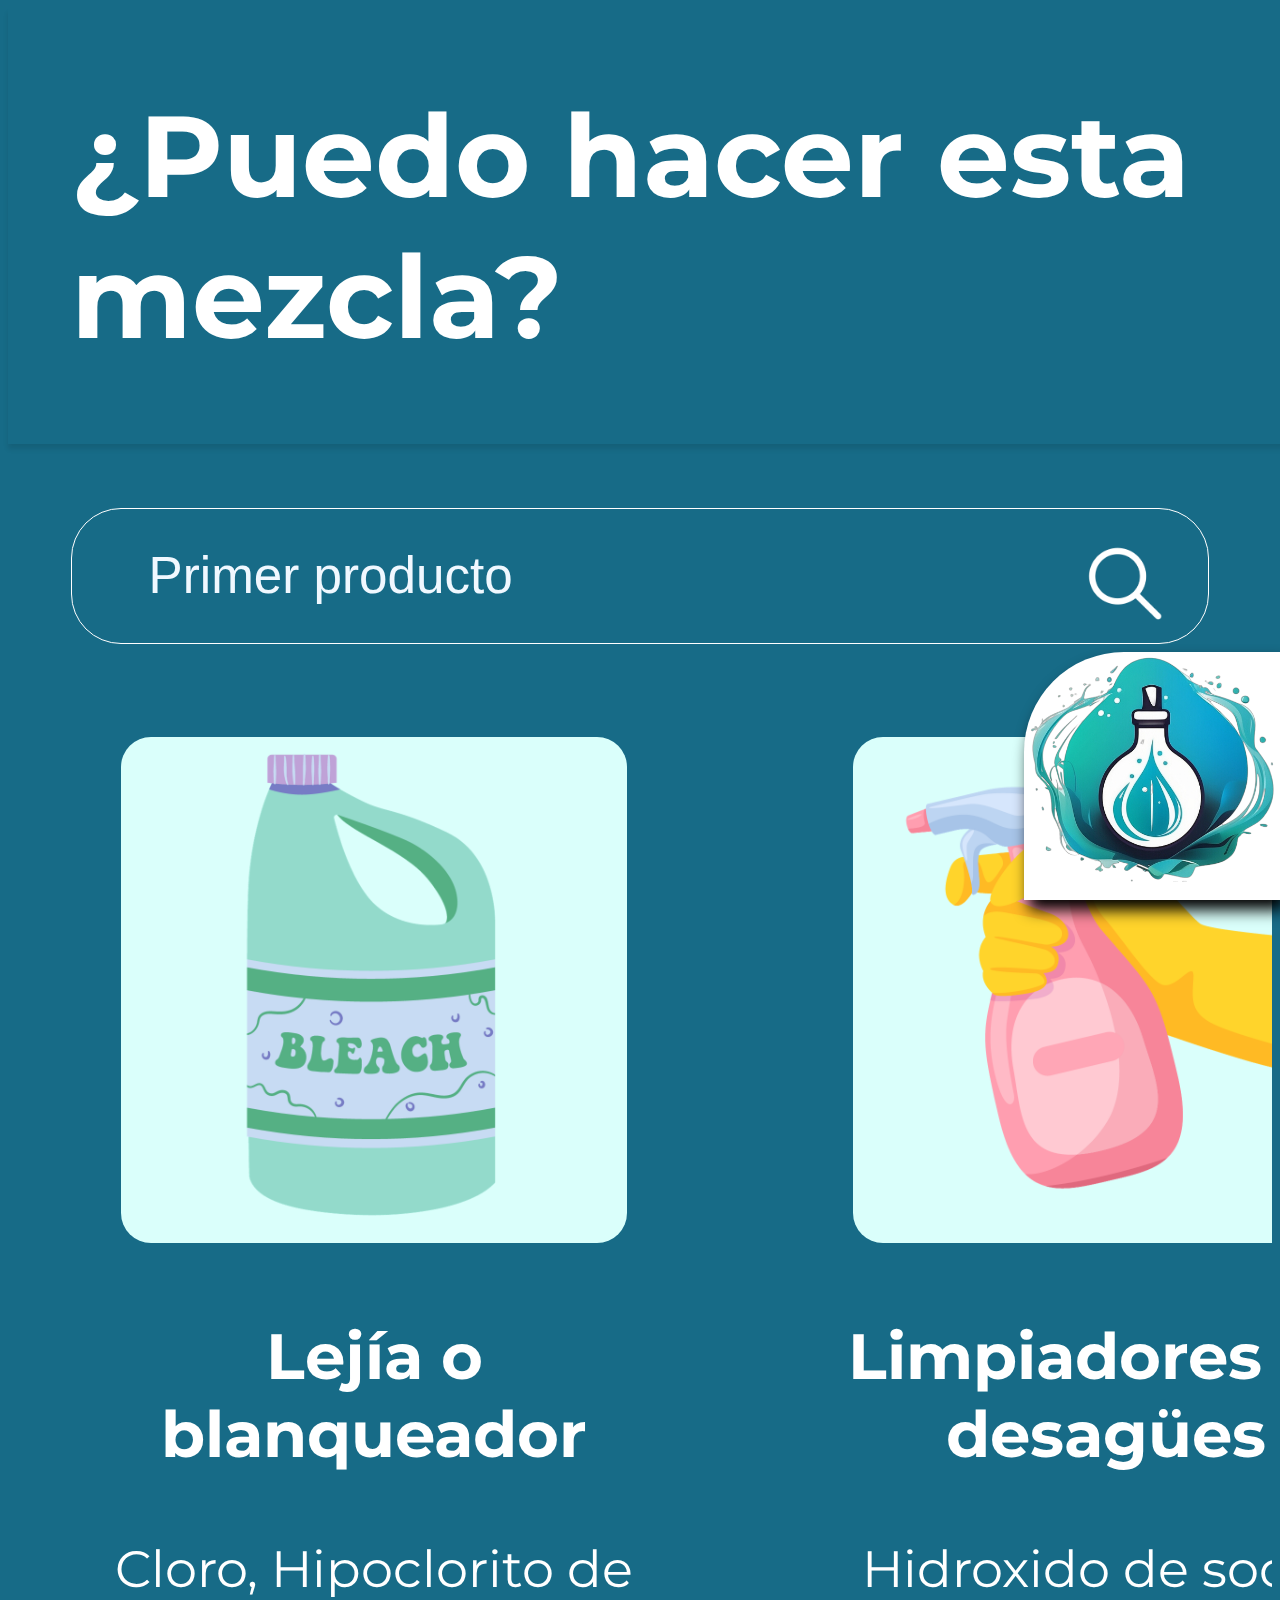
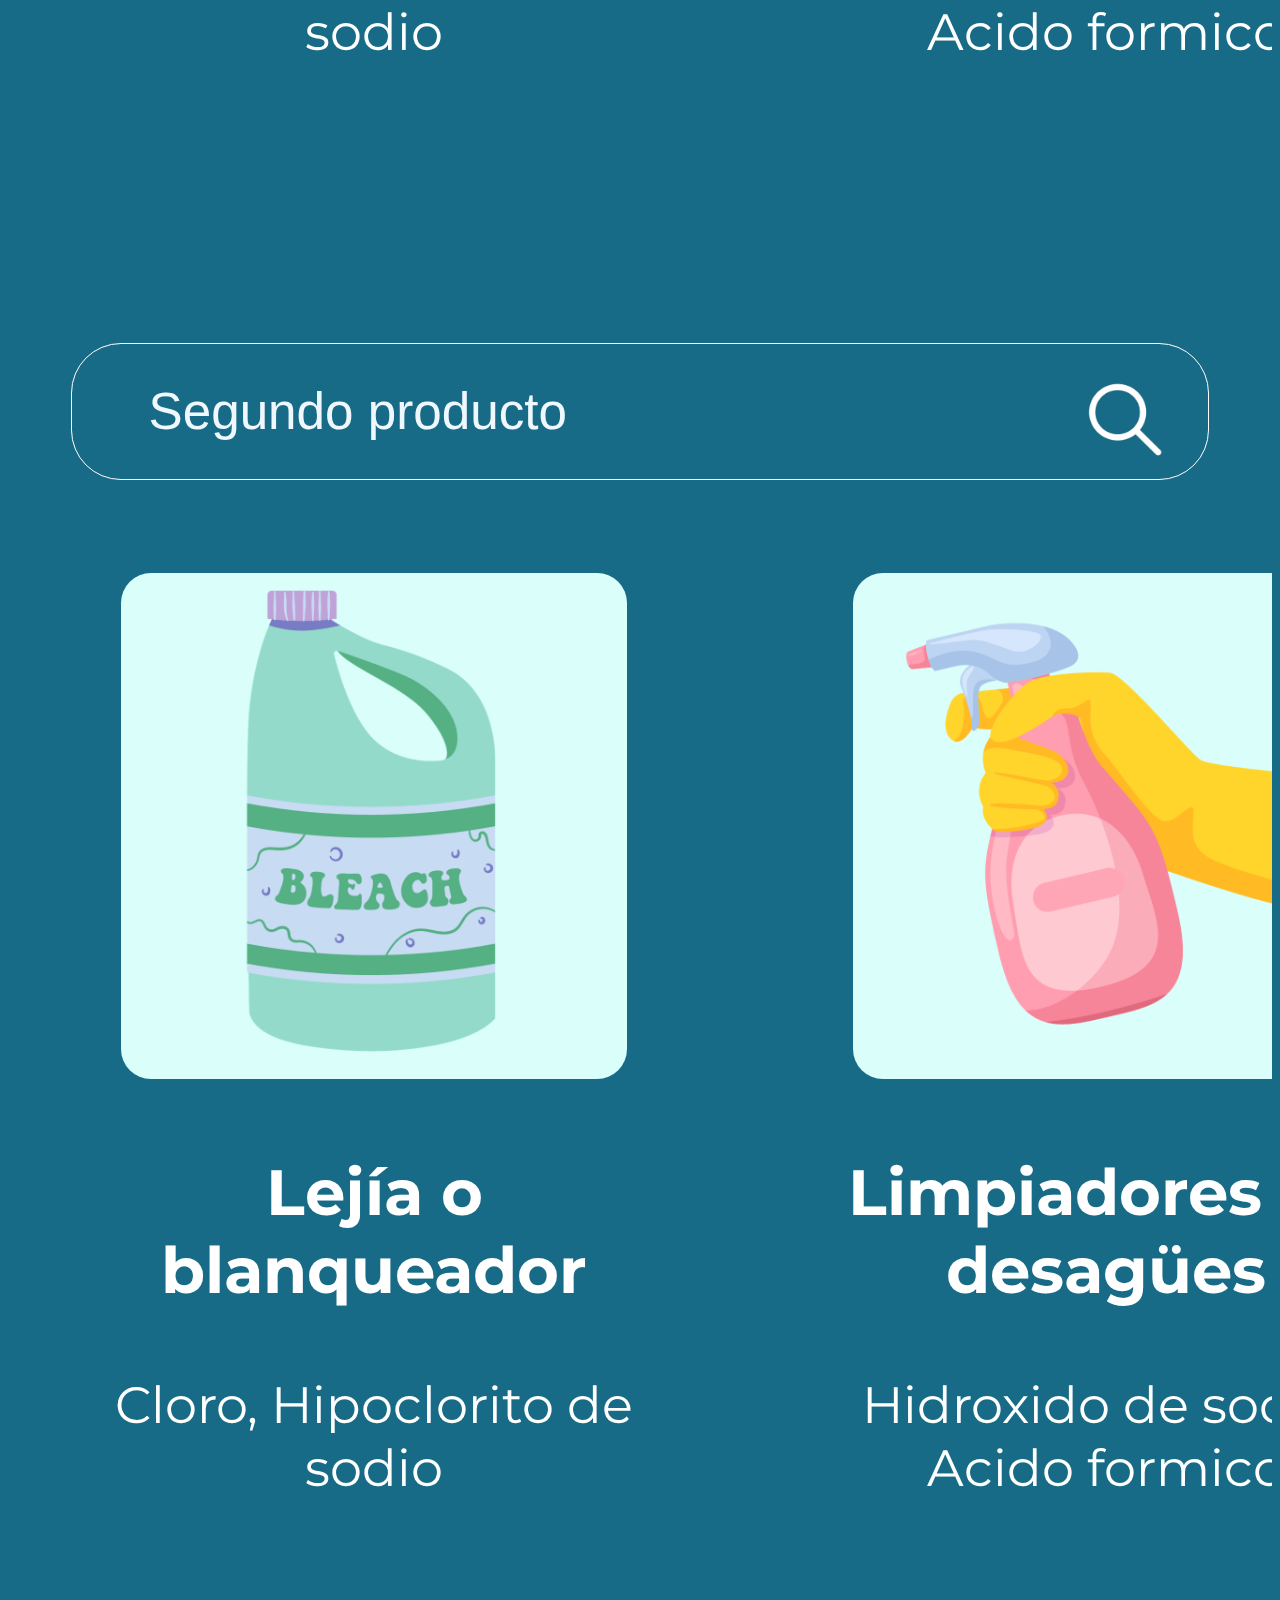
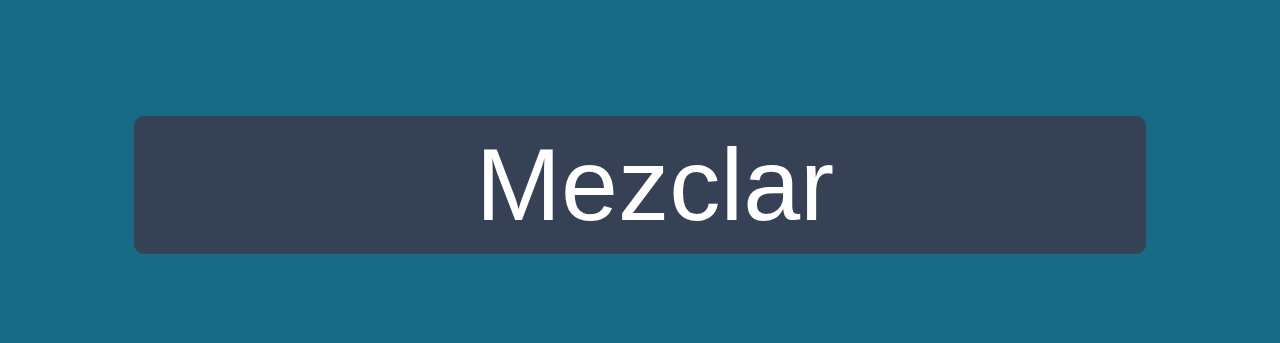
==== mixing.html @ 8c1c471e "ALL" ====
<!DOCTYPE html>
<html lang="es">
<head>
  <meta charset="UTF-8">
  <title>SafeCleaning</title>
  <link rel="stylesheet" href="estilos.css">
    <script src="script.js"></script>
</head>
<body  onload="loadCards()">
    <div class="col-12 android-title-bar">
        <h1>¿Puedo hacer esta mezcla?</h1>
    </div>
    <div class="row">
        <div class="search-container col-10">
            <input type="text" class="search-bar" placeholder="Primer producto">
            <button class="search-button">
                <img src="MainFigures/magnifier_icon.png" alt="Search">
            </button>
        </div>
    </div>
    <div class="row">
        <div class="card_2-container" id="product_cards_1">

        </div>
    </div>
    <div class="row">
        <div class="search-container col-10">
            <input type="text" class="search-bar" placeholder="Segundo producto">
            <button class="search-button">
                <img src="MainFigures/magnifier_icon.png" alt="Search">
            </button>
        </div>
    </div>
    <div class="row">
        <div class="card_2-container" id="product_cards_2">

        </div>
    </div>
    <div class="row">
        <button class="accion" onclick="window.location.href = 'danger.html'">Mezclar</button>
    </div>
    <div class="empty_row"></div>
    <div class="empty_row"></div>
    <div class="empty_row"></div>
    <div class="home-button">
        <a href="index.html">
            <img src="MainFigures/logo.png" alt="Logo SafeCleaning">
        </a>
    </div>
    <script src="mezcla.js"></script>
</body>
</html>
---- estilos.css ----
/* Agregar fuente de Google Fonts */
@import url('https://fonts.googleapis.com/css2?family=Montserrat:wght@400;700&display=swap');

html {
    scroll-behavior: smooth;
}

/* Mobile-first styles */

body {
    /*background: linear-gradient(to bottom, #f2f2f2, #a4cbf5);*/
    background: #176B87;
    overflow-y: scroll;
}

body.danger{
  margin: 0;
  padding: 0;
  overflow: hidden;
  background: #ffffff;
}

.fullscreen-image {
  position: fixed;
  top: 0;
  left: 0;
  width: 100%;
  height: 50%;
  background-size: contain;
  background-position: center;
  background-repeat: no-repeat;
  z-index: -1;
}

.fullscreen-image.seguro {
  background-image: url(MainFigures/seguro.png);
}

.fullscreen-image.cuidado {
  background-image: url(MainFigures/cuidado.png);
}

.fullscreen-image.alerta {
  width: 100%;
  height: 100%;
  z-index: -3;
  background-image: url(MainFigures/alerta.png);
} 

/*body.menu::before {
  content: "";
  position:fixed;
  top: 48%;
  left: 0%;
  transform: translateY(-50vw);
  width: 50%;
  height: 130vw;
  border-radius: 0 100% 100% 0 / 50%;
  background: linear-gradient(to bottom, #9FD2D8, #438DA1);
  z-index: -1;
}*/
/*
.col {
  --state-suggest: translate(110%);
  --state-mixing: translate(110%);
  --state-emergency: translate(110%);
  --state-homebutton: translate(0%);
  width: 100%;
  top: 0;
}*/

/*Para animaciones de ventana - fija propiedades*/
/*
.main {
  position: fixed;
  z-index: 1;
  left: 0;
  right: 0;
  bottom: 0;
}

.mixing {
  position: fixed;
  z-index: 95;
  background: #176B87;
  left: 0;
  right: 0;
  bottom: 0;
  transform: var(--state-mixing);
  transition: .4s transform;
}

.suggest {
  position: fixed;
  background: #176B87;
  z-index: 96;
  left: 0;
  right: 0;
  bottom: 0;
  transform: var(--state-suggest);
  transition: .4s transform;
}
.emergency {
  position: fixed;
  background: #176B87;
  z-index: 97;
  left: 0;
  right: 0;
  bottom: 0;
  transform: var(--state-emergency);
  transition: .4s transform;
}

#suggest:target {
  --state-suggest: translate(0%);
  --state-mixing: translate(110%);
  --state-emergency: translate(110%);
}
#mixing:target {
  --state-suggest: translate(110%);
  --state-mixing: translate(0%);
  --state-emergency: translate(110%);
}
#emergency:target {
  --state-suggest: translate(110%);
  --state-mixing: translate(110%);
  --state-emergency: translate(0%);
}
#home:target {
  --state-suggest: translate(110%);
  --state-mixing: translate(110%);
  --state-emergency: translate(110%);
}
*/
.row {
  display: flex;
  flex-wrap: wrap;
}

.col-little {width: 15%;}
.col-1 {width: 8.33%;}
.col-2 {width: 16.66%;}
.col-3 {width: 25%;}
.col-4 {width: 33.33%;}
.col-5 {width: 41.66%;}
.col-6 {width: 50%;}
.col-7 {width: 58.33%;}
.col-8 {width: 66.66%;}
.col-9 {width: 75%;}
.col-10 {width: 83.33%;}
.col-11 {width: 91.66%;}
.col-12 {width: 100%;}

.empty_row {
    height: 3vh;
}

/* Estilos para botones */
button {
  background-color: #3f51b500;
  color: white;
  border-radius: 5px;
  border: none;
  padding: 10px 20px;
  text-align: center;
  font-size: 3vw;
  width: 100%;
  margin-top: 25%;
  transition: background-color 0.3s ease-in-out, color 0.3s ease-in-out;
  background-repeat: no-repeat;
  background-position: left center;
  padding-left: 50px;
}

button:hover, button:focus {
  cursor: pointer;
}

button.accion {
  background-color: #374155;
  color: white;
  border-radius: 10px;
  border: none;
  padding: 10px 20px;
  text-align: center;
  font-size: 8vw;
  width: 100%;
  transition: background-color 0.3s ease-in-out, color 0.3s ease-in-out;
  background-repeat: no-repeat;
  background-position: left center;
  padding-left: 50px;
  margin: 0 10%;
}
button.accion:hover, button.accion:focus {
  background-color: #2ec4b6;
  cursor: pointer;
}

/* Estilos para encabezados */
h1, h2, h3 {
    color: #FFFFFF;
    font-family: 'Montserrat', sans-serif;
    font-weight: 700;
    text-align: left;
}
h1 {
    font-size: 9vw;
}
h2 {
    font-size: 7vw;
}
h3 {
    font-size: 5vw;
    text-align: center;
}

/* Estilos para párrafos */
p {
    font-family: 'Montserrat', sans-serif;
    font-weight: 400;
    font-size: 4vw;
}

/* Estilo para barra de título de Android */
.android-title-bar {
    color: white;
    /*height: 56px;*/
    position: sticky;
    top: 0;
    left: 0;
    display: flex;
    align-items: center;
    box-shadow: 0px 5px 5px rgba(0, 0, 0, 0.1);
    font-weight: 500;
    width: 100%;
    padding: 0px 5%;
    background-color: #176B87;
}
.alert {
    background-color: yellow;
}
.critical {
    background-color: red;
}
.normal {
    background-color: transparent;
    box-shadow: 0px 5px 5px transparent;
}
/* ========================================*/
/* Estilos para tarjeta de opciones del menu principal */

.card_1-container {
  display: grid;
  justify-content: space-around;
  align-items: center;
  height: 100vh;
  background:radial-gradient(circle at left center, transparent 35vh, #176B87 51px),linear-gradient(to bottom, #9FD2D8, #438DA1);
  background-size: 80% 80%;
  background-repeat: no-repeat;
  background-position: 0 50%;
}

.card_1 {
  display: grid;
  margin: 10px auto;
  width: 90%;
  height: 30vh;
  align-items: center;
  justify-content: center;
  grid-template-columns: 40% 50%;
  grid-gap: 10px 50px;
  padding: 1em 0em;
  cursor: pointer;
  text-decoration: none;
}

.row_1:nth-child(2) {
  transform: translateX(35%);
}

.card_1:hover, .card_1:active {
  filter: sepia(100%) hue-rotate(180deg);
  transition: 0.5s;
}

.card_1_img {
  padding: 0;
  grid-column: 1;
  grid-row: 1;
  width: 100%;
}

.card_1_txt {
  margin: 0px;
  font-size: 5em;
  text-align: left;
  padding: 0;
  vertical-align: middle;
  grid-column: 2;
  grid-row: 1;
  color: white;
}

/* ========================================*/
/* Estilos para botones personalizados */
.home-button {
  position: fixed;
  display: block;
  right: 0;
  bottom: 0;
  background-color: white;
  border-radius: 100px 0 0 0;
  width: 20%;
  z-index: 99;
  box-shadow: 5px 10px 15px 0px black;
}
.home-button img {
  width: 100%; /* Adjust as needed */
  height: auto;
}

/* ========================================*/
/* Estilos para barra de búsqueda */

.search-container {
  display: grid;
  align-items: center;
  border: 1px solid white;
  border-radius: 50px;
  grid-template-columns: 80% 10%;
  background: transparent;
  width: 100%;
  margin: 5%;
  justify-content: space-around;
  padding: 0px 40px;
}

.search-bar {
  border: none;
  background: transparent;
  padding: 10px;
  color: white;
  grid-row: 1;
  grid-column: 1;
  font-size: 4vw;
  font-weight: 300;
}
.search-bar::placeholder{
  color: aliceblue;
}

.search-button {
  background: transparent;
  border: none;
  grid-row: 1;
  grid-column: 2;
  align-self: center;
}

.search-button img {
  width: 2em;
  height: auto;
}

/* ========================================*/
/* Estilos para tarjeta de sugerencias */
.card_2-container {
  display: flex;
  overflow-x: auto;
  overflow-y: hidden;
  height: auto;
  align-items: flex-start;
}

.card_2 {
  flex: 0 0 auto;
  display: flex;
  flex-direction: column;
  justify-content: center;
  margin: 0 50px;
  padding: 30px 0;
  width: 50%;
  border-radius: 30px;
  word-wrap: break-word;
}

.card_2_img {
  order: 1;
  align-self: center;
  width: 80%;
  background-color: #dafffb;
  border-radius: 30px;
}

.card_2_txt {
  order: 2;
  margin: 0px;
  font-size: 2em;
  text-align: center;
  padding: 10px; /* Added padding */
  box-sizing: border-box;
  color: white;
  width: 100%;
  word-wrap: break-word;
}

.card_2:hover, .card_2:active {
  transition: 0.5s;
}

.card_2 .selected {
  background-color: #2ec4b6;
}

/* ========================================*/

.card_3 {
  display: flex;
  position: relative;
  top: 10vh;
  width: 100%;
  justify-content: space-evenly;
  align-items: center;
  padding: 20px;
  margin: 10px;
  z-index: -2;
}

.card_3_item {
  display: flex;
  flex-direction: column;
  align-items: center;
  width: 30%;
}

.card_3_img {
  width: 100%;
  height: auto;
}

.card_3_txt {
  width: 100%;
  margin-top: 10px;
  text-align: center;
  color: #374155;
}

.card_3_txt.nousar{
  color: #ffffff;
}
.space {
  margin-top: 30vh;
}


/* ========================================*/
/* Media queries for larger screens */
@media (min-width: 768px) {
  .container {
    max-width: 750px;
  }
  
  .col-1, .col-2, .col-3, .col-4, .col-5, .col-6, .col-7, .col-8, .col-9, .col-10, .col-11, .col-12 {
    flex-basis: 0;
    flex-grow: 1;
    max-width: 100%;
  }
  
  .col-sm-1 {
    flex-basis: 8.33%;
    max-width: 8.33%;
  }
  
  .col-sm-2 {
    flex-basis: 16.66%;
    max-width: 16.66%;
  }
  
  .col-sm-3 {
    flex-basis: 25%;
    max-width: 25%;
  }
  
  .col-sm-4 {
    flex-basis: 33.33%;
    max-width: 33.33%;
  }
  
  .col-sm-5 {
    flex-basis: 41.66%;
    max-width: 41.66%;
  }
  
  .col-sm-6 {
    flex-basis: 50%;
    max-width: 50%;
  }
  
  .col-sm-7 {
    flex-basis: 58.33%;
    max-width: 58.33%;
  }
  
  .col-sm-8 {
    flex-basis: 66.66%;
    max-width: 66.66%;
  }
  
  .col-sm-9 {
    flex-basis: 75%;
    max-width: 75%;
  }
  
  .col-sm-10 {
    flex-basis: 83.33%;
    max-width: 83.33%;
  }
  
  .col-sm-11 {
    flex-basis: 91.66%;
    max-width: 91.66%;
  }
  
  .col-sm-12 {
    flex-basis: 100%;
    max-width: 100%;
  }
}

/* functionality */
.checkbox:checked ~ .background {
  transform: scale(80);
}
.checkbox:checked ~ .nav {
  opacity: 1;
  width: 100%;
  right: 0;
}

/*  */
/* styling hamb ICON */
/*.icon {
  position: absolute;
  top: 50%;
  left: 50%;
  transform: translate(-50%, -50%);
}

.icon,
.icon::before,
.icon::after {
  width: 3rem;
  height: 2px;
  background-color: gray;
  display: inline-block;
}

.icon::before,
.icon::after {
  content: "";
  position: absolute;
  left: 0;
  transition: all 0.2s;
}

.icon::before {
  top: -0.8rem;
}
.icon::after {
  top: 0.8rem;
}

.button:hover icon:before {
  top: -1rem;
}
.button:hover icon::after {
  top: 1rem;
}

.checkbox:checked + .button .icon {
  background-color: transparent;
}

.checkbox:checked + .button .icon::before {
  top: 0;
  transform: rotate(135deg);
}
.checkbox:checked + .button .icon::after {
  top: 0;
  transform: rotate(-135deg);
}


/* hamburger */
.checkbox {
  display: none;
}

.button {
  position: relative;
  background-color: white;
  height: 6rem;
  width: 6rem;
  border-radius: 50%;
  position: fixed;
  top: 5vh;
  right: 5vw;
  z-index: 2000;
  box-shadow: 0 1rem 3rem black;
  text-align: center;
  cursor: pointer;
}

.background {
  height: 4rem;
  width: 4rem;
  border-radius: 50%;
  position: fixed;
  top: 5.5vh;
  right: 5.5vw;
  background-image: linear-gradient(#176B87,#ffffff);
  z-index: 1000;

  transition: transform 0.8s cubic-bezier(0.86, 0, 0.07, 1);
}

.nav {
  height: 100vh;
  position: fixed;
  top: 0;
  right: -60vw;
  z-index: 1500;
  opacity: 0;
  width: 0;
  transition: all 0.8s;
}

.list {
  position: absolute;
  top: 50%;
  left: 50%;
  transform: translate(-50%, -50%);
  list-style: none;
  text-decoration: underline;
  text-align: right;
  padding-right: 10%;
  width: 100%;
}

.item {
  margin: 1rem;
  font-size: 100px;
  font-family: 'Montserrat', sans-serif;
}

.link:link,
.link:visited {
  font-family: 'Montserrat';
  display: inline-block;
  font-size: 8rem;
  font-weight: 300;
  padding: 1rem 2rem;
  color: white;
  text-decoration: none;
  text-transform: uppercase;
  background-image: linear-gradient(120deg,
      transparent 0%,
      transparent 50%,
      white 50%);
  background-size: 220%;
  transition: all 0.4s;
}

.link:hover,
.link:active {
  color: rgb(255, 255, 255);
  cursor: pointer;
}

/* functionality */
.checkbox:checked~.background {
  transform: scale(80);
}

.checkbox:checked~.nav {
  opacity: 1;
  width: 100%;
  right: 0;
}

/*  */
/* styling hamb ICON */
.icon {
  position: absolute;
  top: 50%;
  left: 50%;
  transform: translate(-50%, -50%);
}

.icon,
.icon::before,
.icon::after {
  width: 3rem;
  height: 2px;
  background-color: gray;
  display: inline-block;
}

.icon::before,
.icon::after {
  content: "";
  position: absolute;
  left: 0;
  transition: all 0.5s;
}

.icon::before {
  top: -0.8rem;
}

.icon::after {
  top: 0.8rem;
}

.button:hover icon:before {
  top: -1rem;
}

.button:hover icon::after {
  top: 1rem;
}

.checkbox:checked+.button .icon {
  background-color: transparent;
}

.checkbox:checked+.button .icon::before {
  top: 0;
  transform: rotate(135deg);
} 

.checkbox:checked+.button .icon::after {
  top: 0;
  transform: rotate(-135deg);
}

/* estilo menu de seleccion */
.menu_select{
  display: flex;
  justify-content: center;
  align-items: center;
  height: 15vw;
}

select{
  top: 50%;
  left: 50%;
  appearance: none;
  padding: 10px 20px;
  font-family: 'Montserrat', sans-serif;
  font-weight: 600;
  font-size: 4em;
  letter-spacing: 0.5px;
  cursor: pointer;
  background-color: #176B87;
  color: #FFFFFF;
  border: 6px solid #176B87;
  border-radius: 5px;
  margin-left: 10%;
}

select::-ms-expand {
  width: 1vw;
  border: 6px solid #176B87;
  border-radius: 5px;
}

select:hover{
  border: 6px solid #176B87;
}

option{
  width: 1vw;
  height: 1vw;
  font-size: 0.25em;
}

.suggest_display {
  display: flex;
  flex-direction: column;
  color: white;
  margin-bottom: 15%;
  background-color: white; /* Set the background color to white */
  border-radius: 5%; /* Set the border radius to 10% */
  margin-left: 5%; /* Add a 5% margin to the left */
  margin-right: 5%; /* Add a 5% margin to the right */
}

.suggest_display p,
.suggest_display h3 {
  color: rgb(56, 56, 56);; /* Set the text color to black for p and h3 elements */
  margin: 5%; /* Add a 5% margin to the p and h3 elements */
}

.suggest_display ul {
  margin: 5%;
  list-style-type: disc;
  color: rgb(76, 75, 75);
}

.suggest_display ul li {
  padding: 10px;
  color: rgb(76, 75, 75);
  font-size: 4vw;
  font-family: 'Montserrat', sans-serif;
}

.centered-div {
  display: flex;
  justify-content: center;
  align-items: center;
  color: #FFFFFF;
  margin-left: 5%; /* Add left margin */
  margin-right: 5%; /* Add right margin */
}
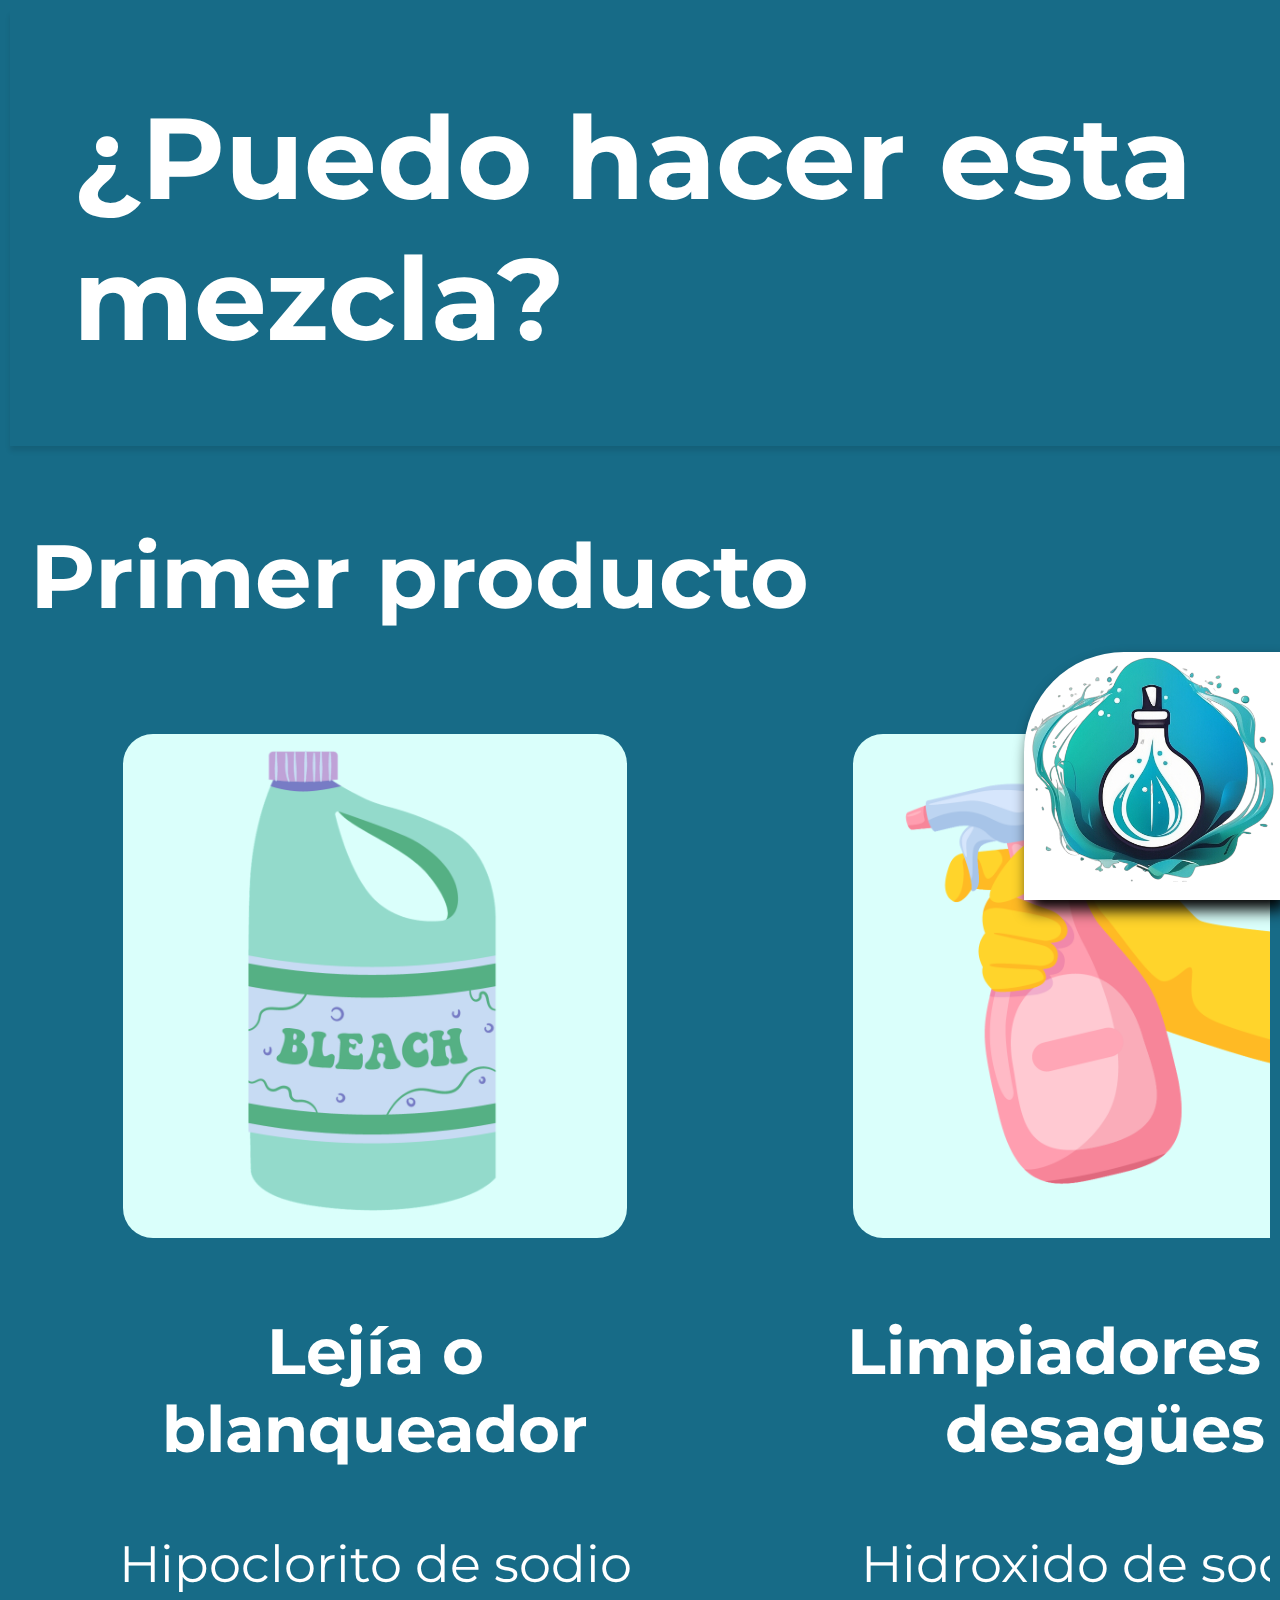
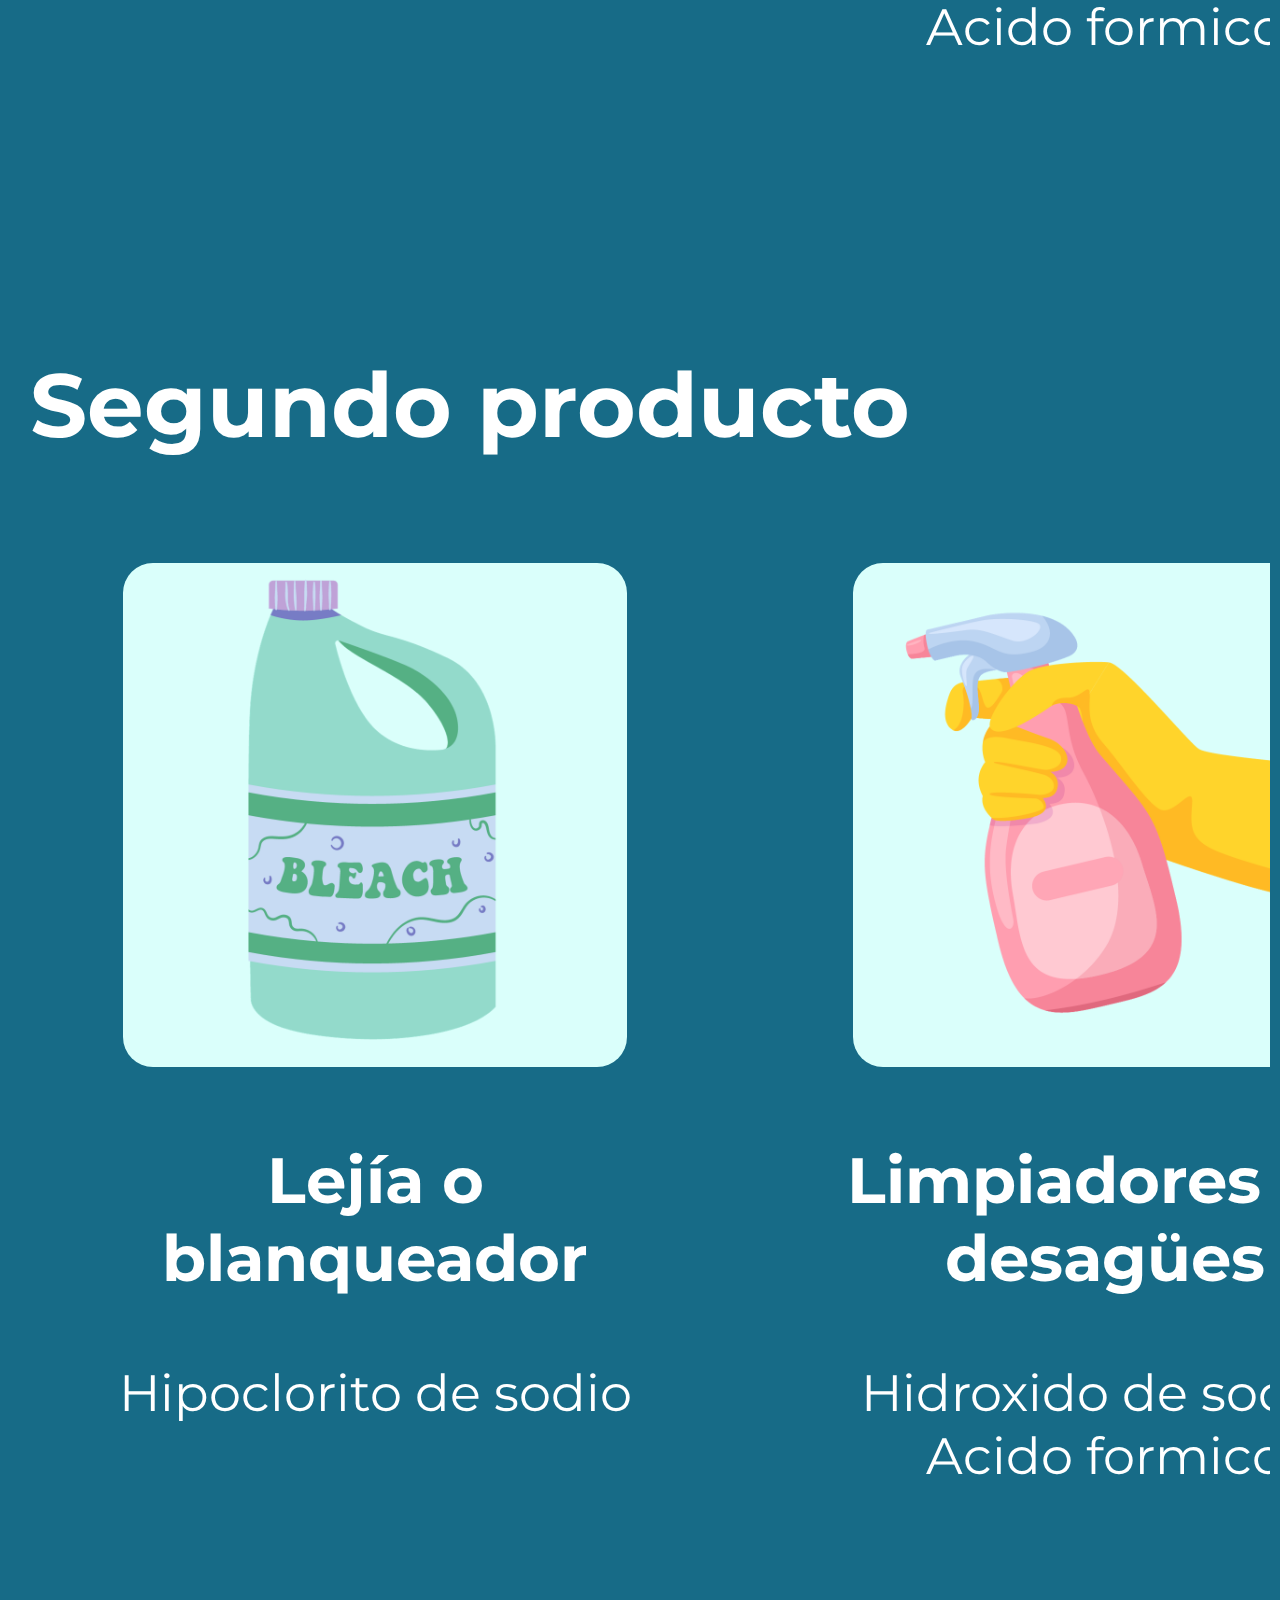
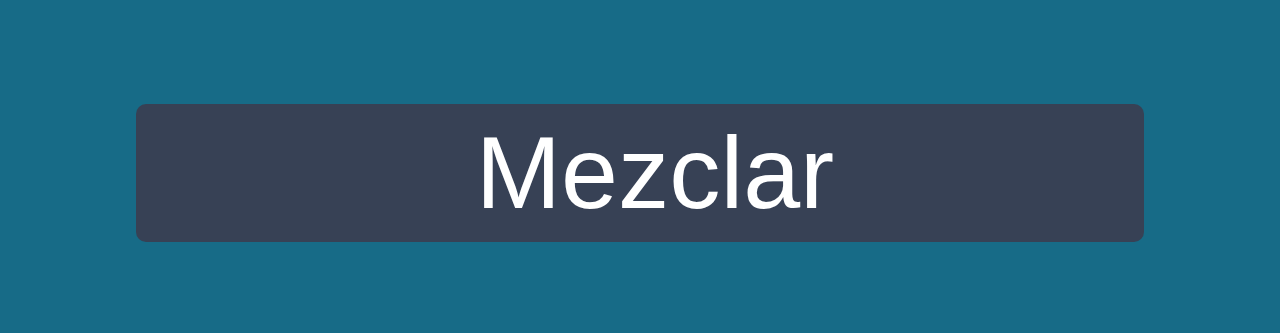
==== commit 5b376d17: "Cambios sugeridos por el cliente" ====
--- a/mixing.html
+++ b/mixing.html
@@ -11,12 +11,16 @@
         <h1>¿Puedo hacer esta mezcla?</h1>
     </div>
     <div class="row">
+        <!-- 
         <div class="search-container col-10">
             <input type="text" class="search-bar" placeholder="Primer producto">
             <button class="search-button">
                 <img src="MainFigures/magnifier_icon.png" alt="Search">
             </button>
-        </div>
+        </div>-->
+        <h2 class="col-10">
+            Primer producto
+        </h2>
     </div>
     <div class="row">
         <div class="card_2-container" id="product_cards_1">
@@ -24,12 +28,16 @@
         </div>
     </div>
     <div class="row">
+        <!-- 
         <div class="search-container col-10">
             <input type="text" class="search-bar" placeholder="Segundo producto">
             <button class="search-button">
                 <img src="MainFigures/magnifier_icon.png" alt="Search">
             </button>
-        </div>
+        </div>-->
+        <h2 class="col-10">
+            Segundo producto
+        </h2>
     </div>
     <div class="row">
         <div class="card_2-container" id="product_cards_2">
--- a/estilos.css
+++ b/estilos.css
@@ -11,12 +11,14 @@
     /*background: linear-gradient(to bottom, #f2f2f2, #a4cbf5);*/
     background: #176B87;
     overflow-y: scroll;
+    margin: 0;
+    padding: 10px;
 }
 
 body.danger{
-  margin: 0;
-  padding: 0;
-  overflow: hidden;
+  margin: 0px;
+  padding: 10px;
+  overflow: auto;
   background: #ffffff;
 }
 
@@ -26,7 +28,7 @@
   left: 0;
   width: 100%;
   height: 50%;
-  background-size: contain;
+  background-size: cover;
   background-position: center;
   background-repeat: no-repeat;
   z-index: -1;
@@ -41,10 +43,11 @@
 }
 
 .fullscreen-image.alerta {
-  width: 100%;
+  width: 120%;
   height: 100%;
   z-index: -3;
   background-image: url(MainFigures/alerta.png);
+  background-color: orangered;
 } 
 
 /*body.menu::before {
@@ -208,6 +211,7 @@
 }
 h2 {
     font-size: 7vw;
+    padding-left: 20px;
 }
 h3 {
     font-size: 5vw;
@@ -240,7 +244,7 @@
     background-color: yellow;
 }
 .critical {
-    background-color: red;
+    background-color: orangered;
 }
 .normal {
     background-color: transparent;
@@ -401,14 +405,15 @@
   box-sizing: border-box;
   color: white;
   width: 100%;
-  word-wrap: break-word;
+  word-wrap: break-word; /* Añade esta línea */
+  hyphens: auto;
 }
 
 .card_2:hover, .card_2:active {
   transition: 0.5s;
 }
 
-.card_2 .selected {
+.card_2.selected {
   background-color: #2ec4b6;
 }
 
@@ -420,7 +425,7 @@
   top: 10vh;
   width: 100%;
   justify-content: space-evenly;
-  align-items: center;
+  align-items: stretch;
   padding: 20px;
   margin: 10px;
   z-index: -2;
@@ -430,6 +435,7 @@
   display: flex;
   flex-direction: column;
   align-items: center;
+  border-radius: 30px;
   width: 30%;
 }
 
@@ -443,15 +449,69 @@
   margin-top: 10px;
   text-align: center;
   color: #374155;
+  word-wrap: break-word; /* Añade esta línea */
+  hyphens: auto;
 }
 
 .card_3_txt.nousar{
-  color: #ffffff;
+  color: #374155;
 }
 .space {
   margin-top: 30vh;
 }
 
+h1.nousar {
+  position: sticky;
+  top: 0;
+  color: #ffffff;
+  width: 100%;
+  font-size: 10em;
+  text-align: center;
+  display: none;
+  margin: -10px;
+  padding: 30px;
+}	
+
+
+
+.card_4 {
+  display: flex;
+  flex-direction: column; /* Asegura que el título y el párrafo se apilen verticalmente */
+  position: relative;
+  top: 10vh;
+  width: 100%;
+  justify-content: space-evenly;
+  align-items: flex-start; /* Alinea el título y el párrafo a la izquierda */
+  padding: 30px;
+  margin: 100px;
+  z-index: -2;
+  background-color: transparent;
+  border-radius: 30px;
+}
+
+.card_4 h2, 
+.card_4 p {
+  width: 100%;
+  color: #374155; 
+  font-size: 5em;
+}
+
+.card_4 h2 {
+  height: auto;
+  font-size: 7em;
+  margin-bottom: 10px; 
+}
+
+.card_4 p {
+  margin-top: 10px;
+  text-align: left; 
+}
+
+.card_4.alerta h2,
+.card_4.alerta p{
+  color: #FFFFFF;
+  font-weight:bold;
+}
 
 /* ========================================*/
 /* Media queries for larger screens */
